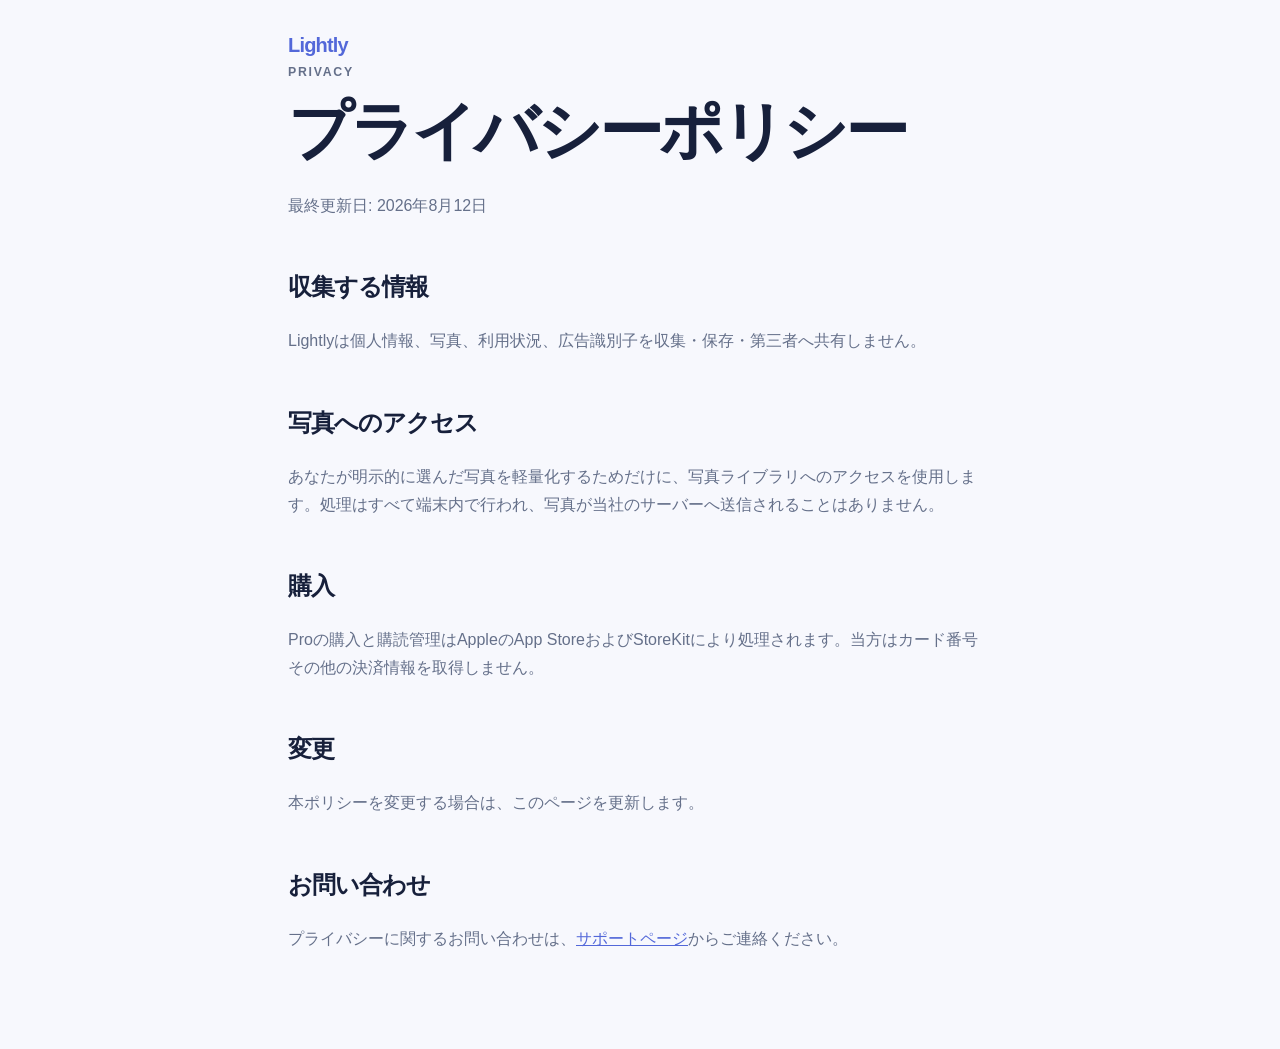
==== site/privacy.html @ 0b2dae84 "Initial Lightly iOS release" ====
<!doctype html>
<html lang="ja"><head><meta charset="utf-8"><meta name="viewport" content="width=device-width, initial-scale=1"><title>プライバシーポリシー — Lightly</title><link rel="stylesheet" href="styles.css"></head>
<body><main class="legal"><a class="brand" href="./">Lightly</a><p class="eyebrow">PRIVACY</p><h1>プライバシーポリシー</h1><p>最終更新日: 2026年8月12日</p><h2>収集する情報</h2><p>Lightlyは個人情報、写真、利用状況、広告識別子を収集・保存・第三者へ共有しません。</p><h2>写真へのアクセス</h2><p>あなたが明示的に選んだ写真を軽量化するためだけに、写真ライブラリへのアクセスを使用します。処理はすべて端末内で行われ、写真が当社のサーバーへ送信されることはありません。</p><h2>購入</h2><p>Proの購入と購読管理はAppleのApp StoreおよびStoreKitにより処理されます。当方はカード番号その他の決済情報を取得しません。</p><h2>変更</h2><p>本ポリシーを変更する場合は、このページを更新します。</p><h2>お問い合わせ</h2><p>プライバシーに関するお問い合わせは、<a href="support.html">サポートページ</a>からご連絡ください。</p></main></body></html>
---- site/styles.css ----
:root{color-scheme:light;--ink:#17203b;--muted:#65708a;--paper:#f7f8fd;--brand:#5368d9;--line:#dfe3f1}*{box-sizing:border-box}body{margin:0;background:var(--paper);color:var(--ink);font-family:-apple-system,BlinkMacSystemFont,"Hiragino Sans","Yu Gothic UI",sans-serif;line-height:1.7}main{max-width:1040px;margin:auto;padding:28px 28px 80px}.brand{display:inline-block;font-weight:760;font-size:1.25rem;color:var(--ink);text-decoration:none;letter-spacing:-.04em}.hero{padding:120px 0 80px}.eyebrow{color:var(--brand);font-size:.77rem;font-weight:750;letter-spacing:.14em}.hero h1,.legal h1{letter-spacing:-.06em;line-height:1.13;font-size:clamp(2.7rem,7vw,5.8rem);margin:12px 0 24px}.lead{max-width:580px;color:var(--muted);font-size:1.12rem}.feature-grid{display:grid;grid-template-columns:repeat(3,1fr);gap:14px;margin-top:64px}.feature-grid article{background:#fff;padding:26px;border:1px solid var(--line);border-radius:24px}.feature-grid span{color:var(--brand);font-size:1.8rem}.feature-grid h2{font-size:1rem;margin:18px 0 4px}.feature-grid p,.legal>p{color:var(--muted);margin-top:0}.legal{max-width:760px}.legal h1{font-size:clamp(2.5rem,5vw,4rem)}.legal h2{margin-top:48px;letter-spacing:-.04em}.legal h3{margin:28px 0 2px;font-size:1rem}.legal a,footer a{color:var(--brand)}footer{max-width:1040px;margin:auto;padding:28px;border-top:1px solid var(--line);display:flex;gap:22px;color:var(--muted);font-size:.85rem}@media(max-width:650px){.hero{padding-top:72px}.feature-grid{grid-template-columns:1fr;margin-top:42px}footer{flex-wrap:wrap}}
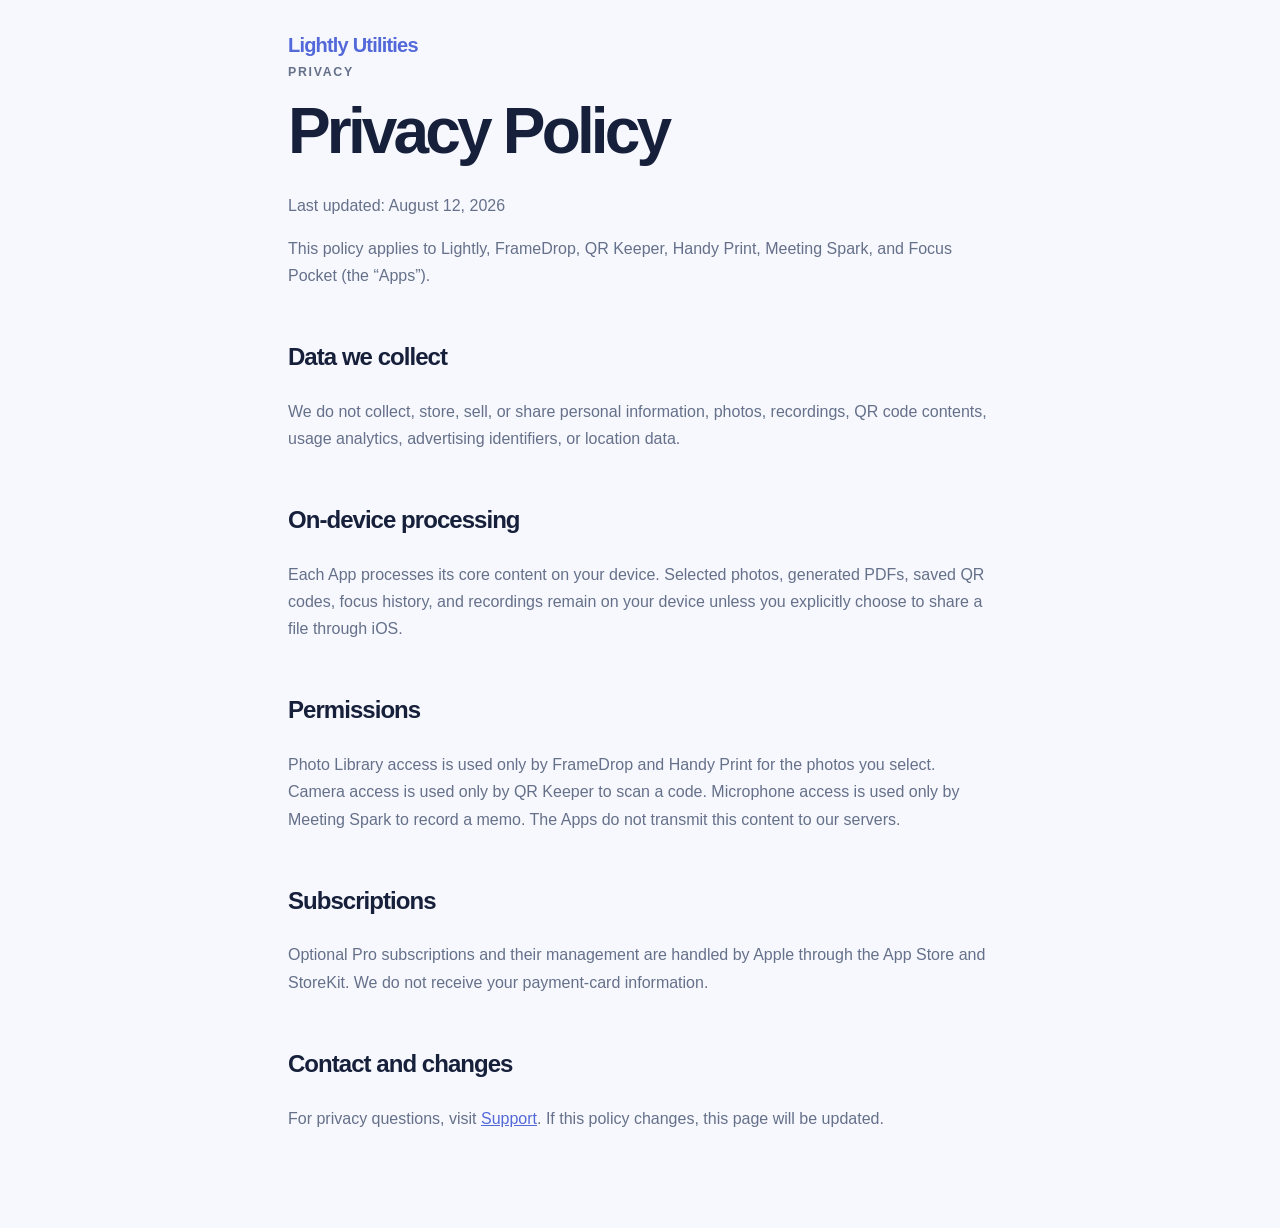
==== commit 3467a0a7: "feat: prepare portfolio apps for English launch" ====
--- a/site/privacy.html
+++ b/site/privacy.html
@@ -1,3 +1,3 @@
 <!doctype html>
-<html lang="ja"><head><meta charset="utf-8"><meta name="viewport" content="width=device-width, initial-scale=1"><title>プライバシーポリシー — Lightly</title><link rel="stylesheet" href="styles.css"></head>
-<body><main class="legal"><a class="brand" href="./">Lightly</a><p class="eyebrow">PRIVACY</p><h1>プライバシーポリシー</h1><p>最終更新日: 2026年8月12日</p><h2>収集する情報</h2><p>Lightlyは個人情報、写真、利用状況、広告識別子を収集・保存・第三者へ共有しません。</p><h2>写真へのアクセス</h2><p>あなたが明示的に選んだ写真を軽量化するためだけに、写真ライブラリへのアクセスを使用します。処理はすべて端末内で行われ、写真が当社のサーバーへ送信されることはありません。</p><h2>購入</h2><p>Proの購入と購読管理はAppleのApp StoreおよびStoreKitにより処理されます。当方はカード番号その他の決済情報を取得しません。</p><h2>変更</h2><p>本ポリシーを変更する場合は、このページを更新します。</p><h2>お問い合わせ</h2><p>プライバシーに関するお問い合わせは、<a href="support.html">サポートページ</a>からご連絡ください。</p></main></body></html>
+<html lang="en"><head><meta charset="utf-8"><meta name="viewport" content="width=device-width, initial-scale=1"><title>Privacy Policy — Lightly Utilities</title><link rel="stylesheet" href="styles.css"></head>
+<body><main class="legal"><a class="brand" href="./">Lightly Utilities</a><p class="eyebrow">PRIVACY</p><h1>Privacy Policy</h1><p>Last updated: August 12, 2026</p><p>This policy applies to Lightly, FrameDrop, QR Keeper, Handy Print, Meeting Spark, and Focus Pocket (the “Apps”).</p><h2>Data we collect</h2><p>We do not collect, store, sell, or share personal information, photos, recordings, QR code contents, usage analytics, advertising identifiers, or location data.</p><h2>On-device processing</h2><p>Each App processes its core content on your device. Selected photos, generated PDFs, saved QR codes, focus history, and recordings remain on your device unless you explicitly choose to share a file through iOS.</p><h2>Permissions</h2><p>Photo Library access is used only by FrameDrop and Handy Print for the photos you select. Camera access is used only by QR Keeper to scan a code. Microphone access is used only by Meeting Spark to record a memo. The Apps do not transmit this content to our servers.</p><h2>Subscriptions</h2><p>Optional Pro subscriptions and their management are handled by Apple through the App Store and StoreKit. We do not receive your payment-card information.</p><h2>Contact and changes</h2><p>For privacy questions, visit <a href="support.html">Support</a>. If this policy changes, this page will be updated.</p></main></body></html>
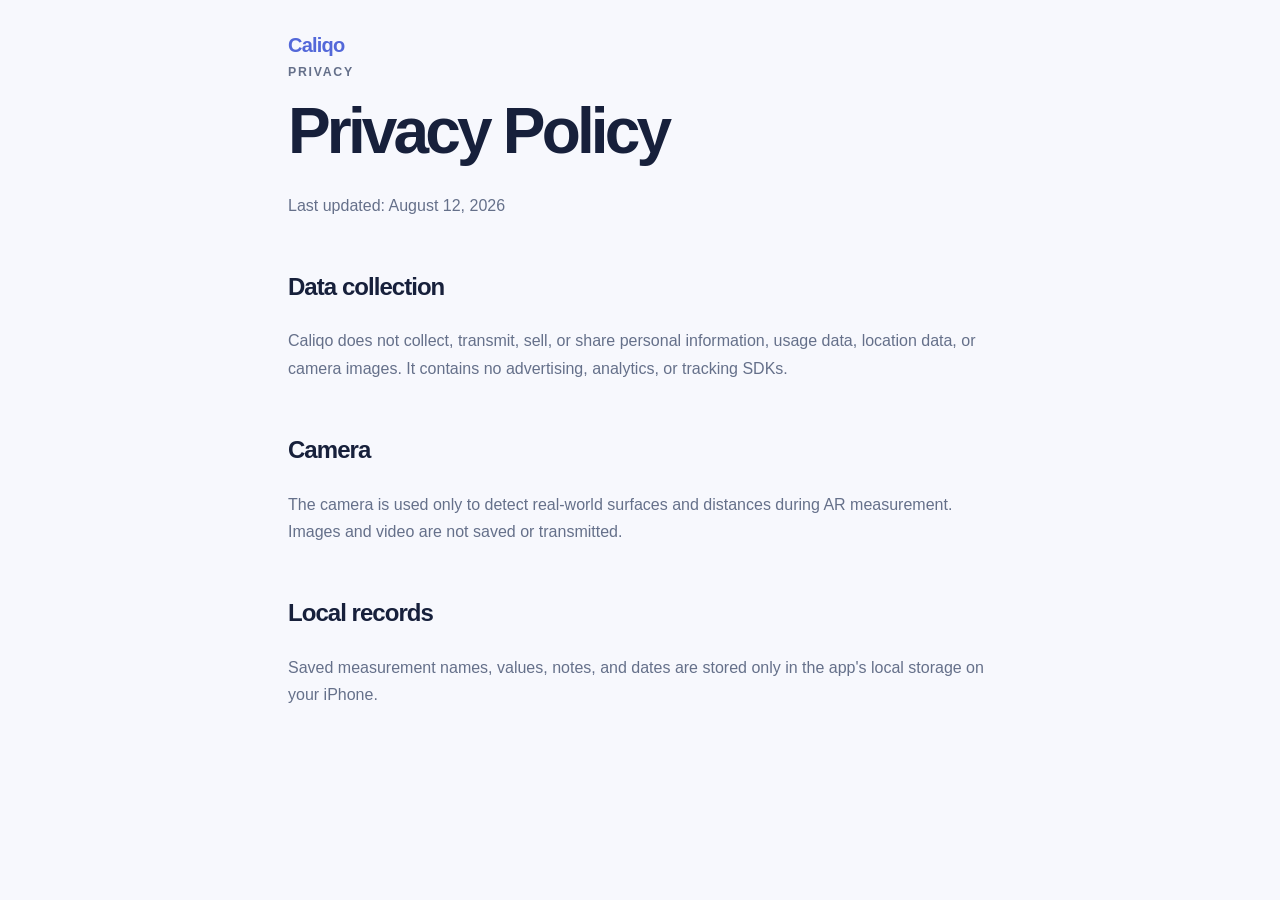
==== commit 351fb96b: "feat: prepare Caliqo measurement app for submission" ====
--- a/site/privacy.html
+++ b/site/privacy.html
@@ -1,3 +1 @@
-<!doctype html>
-<html lang="en"><head><meta charset="utf-8"><meta name="viewport" content="width=device-width, initial-scale=1"><title>Privacy Policy — Lightly Utilities</title><link rel="stylesheet" href="styles.css"></head>
-<body><main class="legal"><a class="brand" href="./">Lightly Utilities</a><p class="eyebrow">PRIVACY</p><h1>Privacy Policy</h1><p>Last updated: August 12, 2026</p><p>This policy applies to Lightly, FrameDrop, QR Keeper, Handy Print, Meeting Spark, and Focus Pocket (the “Apps”).</p><h2>Data we collect</h2><p>We do not collect, store, sell, or share personal information, photos, recordings, QR code contents, usage analytics, advertising identifiers, or location data.</p><h2>On-device processing</h2><p>Each App processes its core content on your device. Selected photos, generated PDFs, saved QR codes, focus history, and recordings remain on your device unless you explicitly choose to share a file through iOS.</p><h2>Permissions</h2><p>Photo Library access is used only by FrameDrop and Handy Print for the photos you select. Camera access is used only by QR Keeper to scan a code. Microphone access is used only by Meeting Spark to record a memo. The Apps do not transmit this content to our servers.</p><h2>Subscriptions</h2><p>Optional Pro subscriptions and their management are handled by Apple through the App Store and StoreKit. We do not receive your payment-card information.</p><h2>Contact and changes</h2><p>For privacy questions, visit <a href="support.html">Support</a>. If this policy changes, this page will be updated.</p></main></body></html>
+<!doctype html><html lang="en"><head><meta charset="utf-8"><meta name="viewport" content="width=device-width,initial-scale=1"><title>Privacy Policy | Caliqo</title><link rel="stylesheet" href="styles.css"></head><body><main class="legal"><a class="brand" href="./">Caliqo</a><p class="eyebrow">PRIVACY</p><h1>Privacy Policy</h1><p>Last updated: August 12, 2026</p><h2>Data collection</h2><p>Caliqo does not collect, transmit, sell, or share personal information, usage data, location data, or camera images. It contains no advertising, analytics, or tracking SDKs.</p><h2>Camera</h2><p>The camera is used only to detect real-world surfaces and distances during AR measurement. Images and video are not saved or transmitted.</p><h2>Local records</h2><p>Saved measurement names, values, notes, and dates are stored only in the app's local storage on your iPhone.</p></main></body></html>
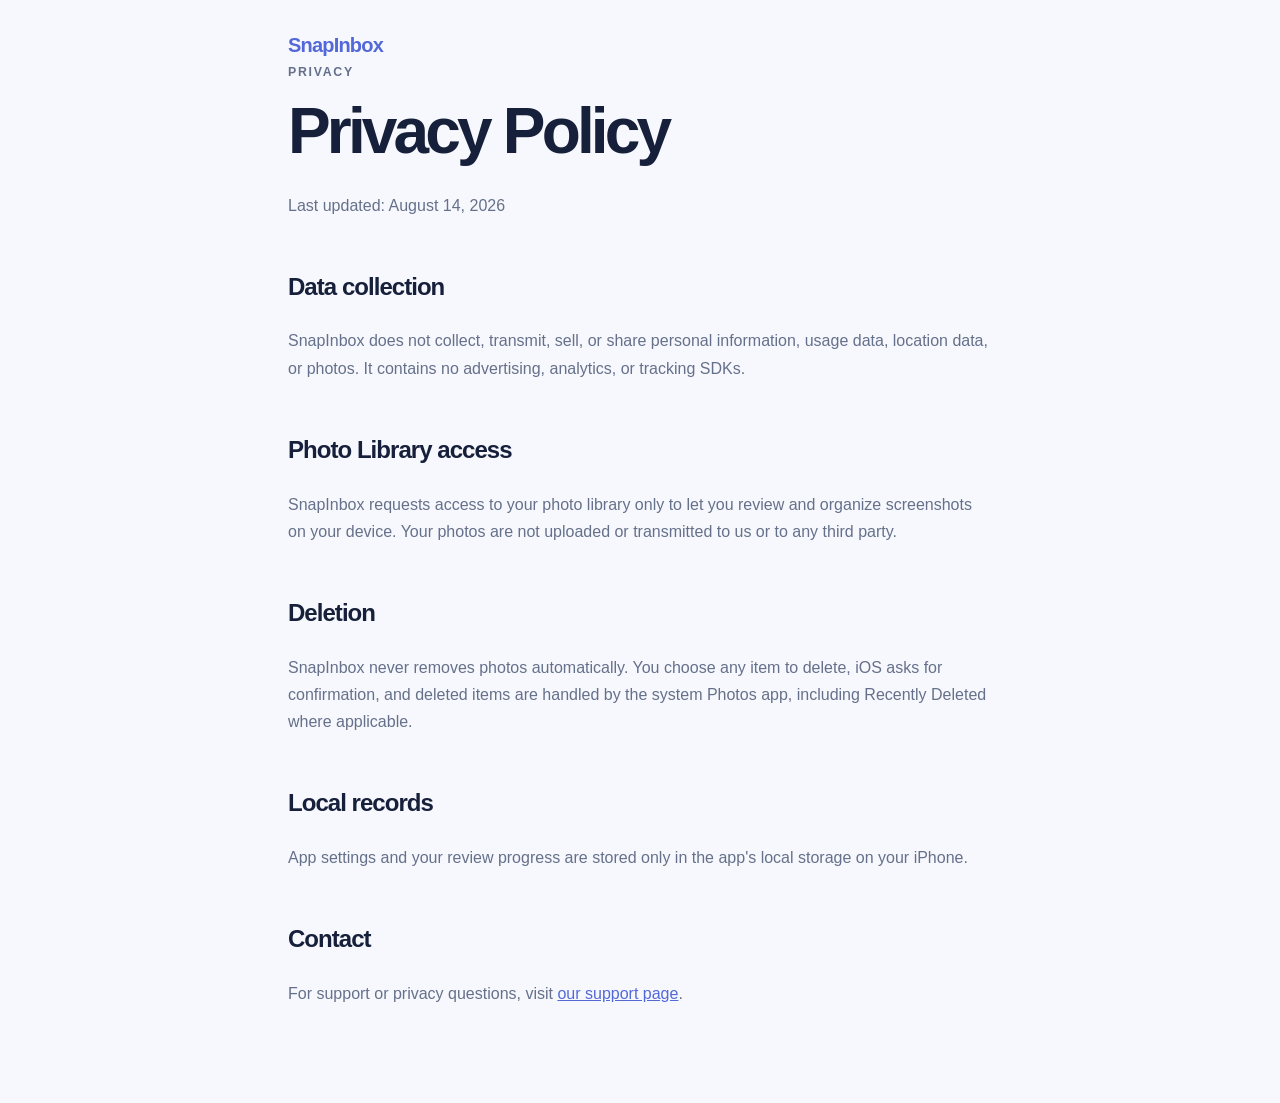
==== commit 4745bcaf: "Update SnapInbox privacy policy" ====
--- a/site/privacy.html
+++ b/site/privacy.html
@@ -1 +1 @@
-<!doctype html><html lang="en"><head><meta charset="utf-8"><meta name="viewport" content="width=device-width,initial-scale=1"><title>Privacy Policy | Caliqo</title><link rel="stylesheet" href="styles.css"></head><body><main class="legal"><a class="brand" href="./">Caliqo</a><p class="eyebrow">PRIVACY</p><h1>Privacy Policy</h1><p>Last updated: August 12, 2026</p><h2>Data collection</h2><p>Caliqo does not collect, transmit, sell, or share personal information, usage data, location data, or camera images. It contains no advertising, analytics, or tracking SDKs.</p><h2>Camera</h2><p>The camera is used only to detect real-world surfaces and distances during AR measurement. Images and video are not saved or transmitted.</p><h2>Local records</h2><p>Saved measurement names, values, notes, and dates are stored only in the app's local storage on your iPhone.</p></main></body></html>
+<!doctype html><html lang="en"><head><meta charset="utf-8"><meta name="viewport" content="width=device-width,initial-scale=1"><title>Privacy Policy | SnapInbox</title><link rel="stylesheet" href="styles.css"></head><body><main class="legal"><a class="brand" href="./">SnapInbox</a><p class="eyebrow">PRIVACY</p><h1>Privacy Policy</h1><p>Last updated: August 14, 2026</p><h2>Data collection</h2><p>SnapInbox does not collect, transmit, sell, or share personal information, usage data, location data, or photos. It contains no advertising, analytics, or tracking SDKs.</p><h2>Photo Library access</h2><p>SnapInbox requests access to your photo library only to let you review and organize screenshots on your device. Your photos are not uploaded or transmitted to us or to any third party.</p><h2>Deletion</h2><p>SnapInbox never removes photos automatically. You choose any item to delete, iOS asks for confirmation, and deleted items are handled by the system Photos app, including Recently Deleted where applicable.</p><h2>Local records</h2><p>App settings and your review progress are stored only in the app's local storage on your iPhone.</p><h2>Contact</h2><p>For support or privacy questions, visit <a href="support.html">our support page</a>.</p></main></body></html>
